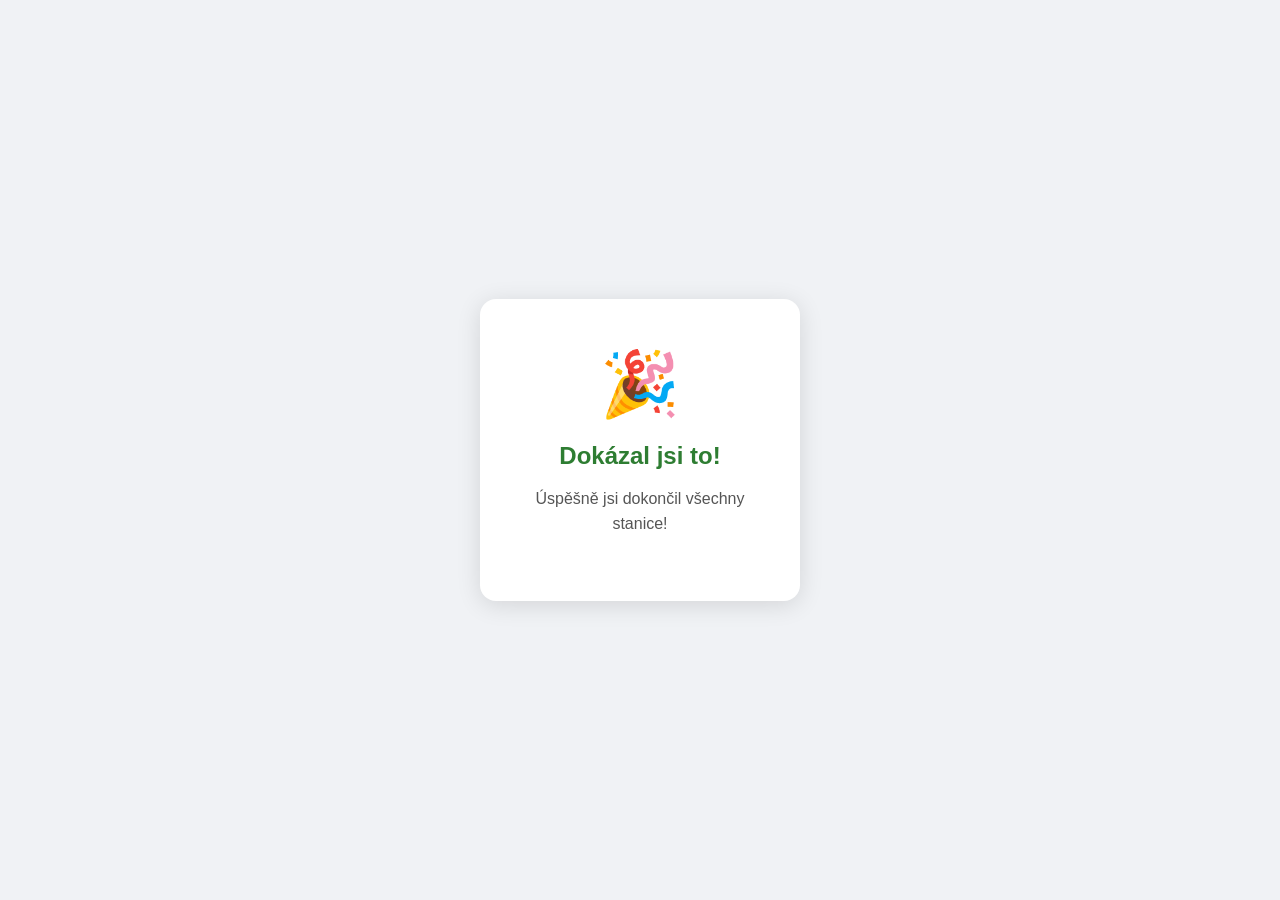
==== end.html @ 68550931 "Všechno v Čestině, Obracenej System (Heslo ->Tracker), Disigne Hotov" ====
<!DOCTYPE html>
<html lang="en">
<head>
  <meta charset="UTF-8">
  <meta name="viewport" content="width=device-width, initial-scale=1.0">
  <title>Hotovo!</title>
  <link rel="stylesheet" href="end_style.css" />
</head>
<body>
  <div class="box">
    <div class="icon">🎉</div>
    <h2>Dokázal jsi to!</h2>
    <p>Úspěšně jsi dokončil všechny stanice!</p>
  </div>
</body>
</html>
---- end_style.css ----
/* =============================================================
   end_style.css – End Page Styles
   ============================================================= */

* {
  box-sizing: border-box;
}

body {
  font-family: Arial, sans-serif;
  display: flex;
  justify-content: center;
  align-items: center;
  height: 100vh;
  margin: 0;
  background-color: #f0f2f5;
}

.box {
  background: white;
  padding: 48px 40px;
  border-radius: 16px;
  box-shadow: 0 4px 24px rgba(0, 0, 0, 0.12);
  text-align: center;
  width: 320px;
}

.icon {
  font-size: 4em;
  margin-bottom: 16px;
}

h2 {
  color: #2e7d32;
  margin-bottom: 12px;
}

p {
  color: #555;
  line-height: 1.6;
}
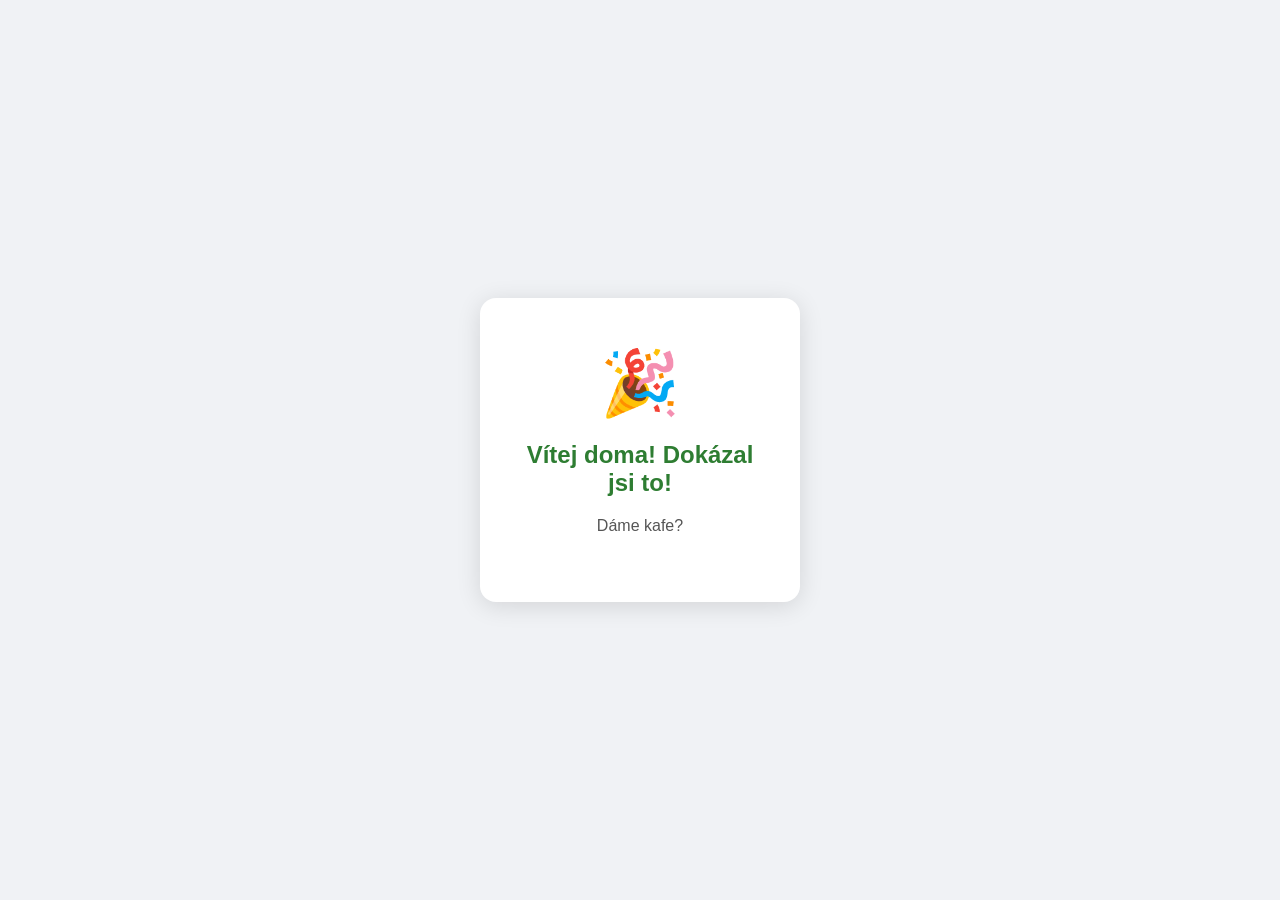
==== commit eff232a4: "Change heading and update paragraph in end.html Updated the heading and modified the paragraph conte" ====
--- a/end.html
+++ b/end.html
@@ -9,8 +9,9 @@
 <body>
   <div class="box">
     <div class="icon">🎉</div>
-    <h2>Dokázal jsi to!</h2>
-    <p>Úspěšně jsi dokončil všechny stanice!</p>
+    <h2>Vítej doma! Dokázal jsi to!</h2>
+    <!-- <p>Úspěšně jsi dokončil všechny stanice!</p> -->
+    <p>Dáme kafe?</p>
   </div>
 </body>
 </html>
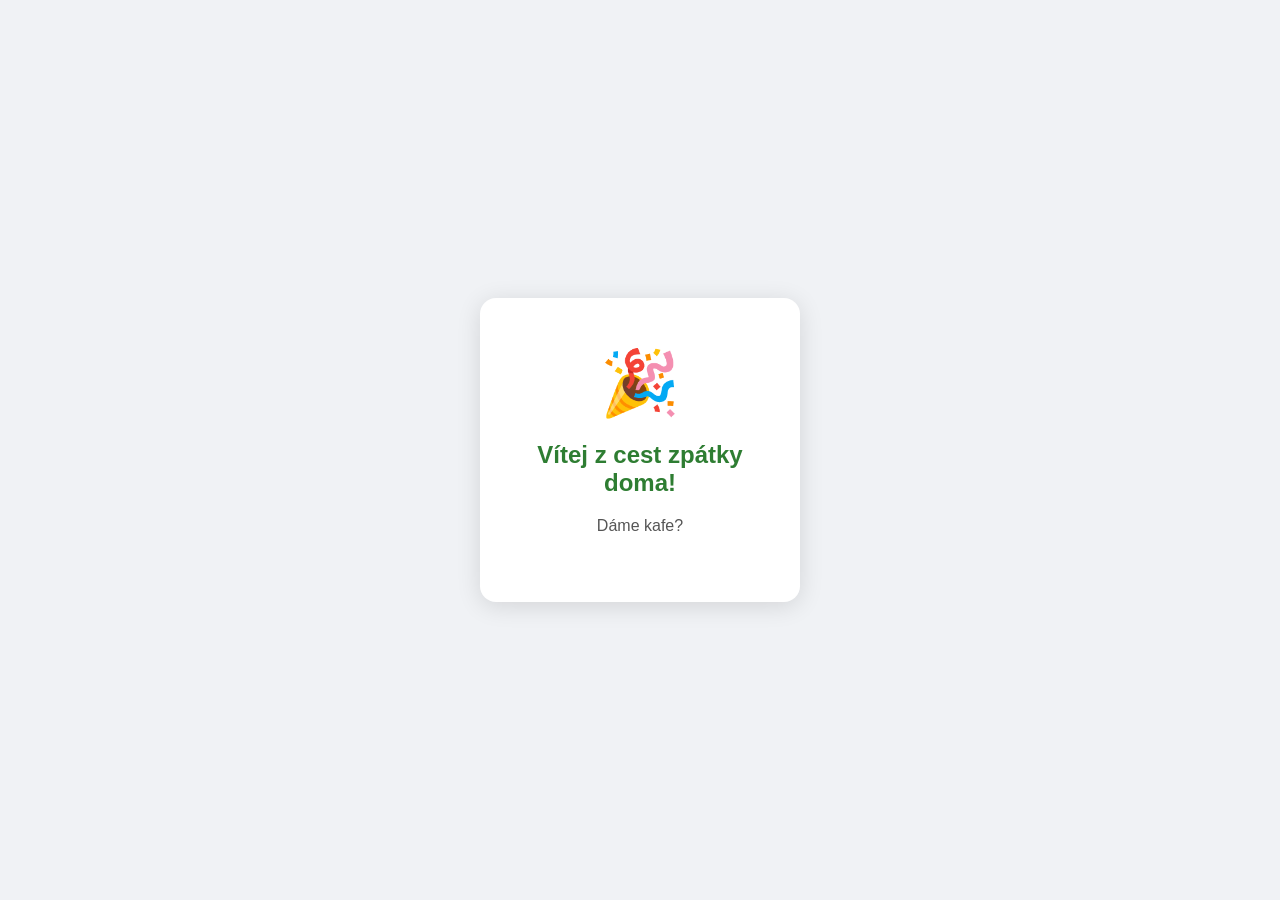
==== commit 19106027: "Update welcome message in end.html" ====
--- a/end.html
+++ b/end.html
@@ -3,13 +3,16 @@
 <head>
   <meta charset="UTF-8">
   <meta name="viewport" content="width=device-width, initial-scale=1.0">
+  <meta http-equiv="Cache-Control" content="no-cache, no-store, must-revalidate">
+  <meta http-equiv="Pragma" content="no-cache">
+  <meta http-equiv="Expires" content="0">
   <title>Hotovo!</title>
   <link rel="stylesheet" href="end_style.css" />
 </head>
 <body>
   <div class="box">
     <div class="icon">🎉</div>
-    <h2>Vítej doma! Dokázal jsi to!</h2>
+    <h2>Vítej z cest zpátky doma!</h2>
     <!-- <p>Úspěšně jsi dokončil všechny stanice!</p> -->
     <p>Dáme kafe?</p>
   </div>
